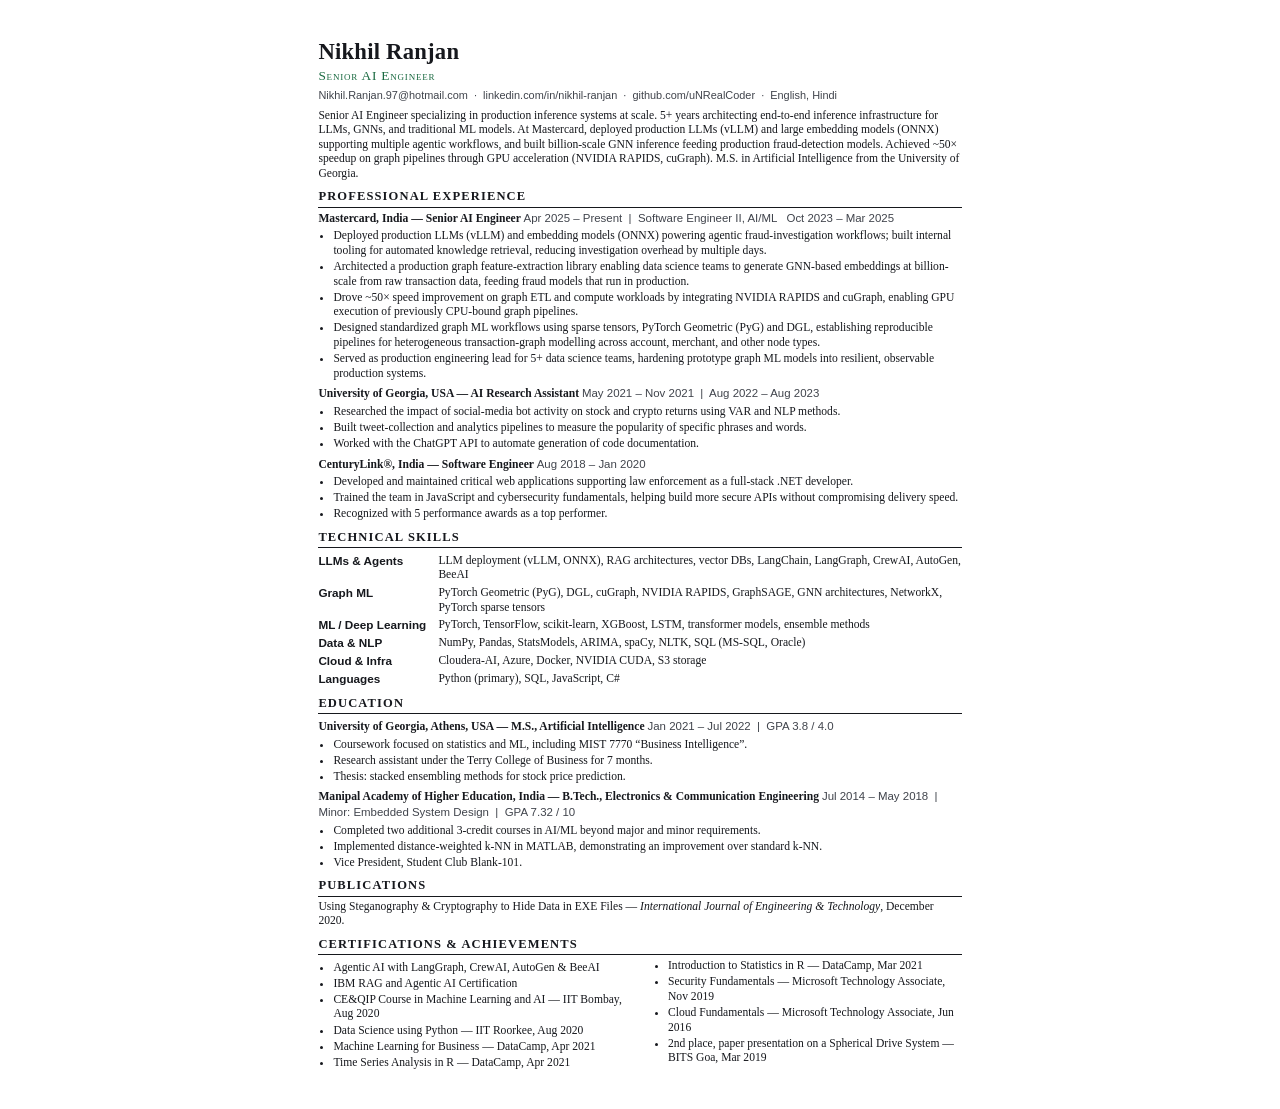
==== resume.html @ 8c86d0ed "Aug 2026 update" ====
<!DOCTYPE html>
<html lang="en">

<head>
    <meta charset="UTF-8">
    <meta name="viewport" content="width=device-width, initial-scale=1">
    <meta name="robots" content="noindex">
    <title>Nikhil Ranjan — Resume</title>
    <style>
        /* Print-first résumé. `Nikhil-Ranjan-Resume.pdf` is generated from this file:
           msedge --headless=new --no-pdf-header-footer --print-to-pdf=Nikhil-Ranjan-Resume.pdf resume.html
           Public copy: no phone number, no internal dollar figures. */

        :root {
            --ink: #16181d;
            --dim: #40444c;
            --rule: #c3c6cb;
            --accent: #1a6a41;
        }

        * {
            box-sizing: border-box;
        }

        html,
        body {
            margin: 0;
            padding: 0;
        }

        body {
            color: var(--ink);
            background: #fff;
            font-family: "Georgia", "Times New Roman", serif;
            font-size: 8.7pt;
            line-height: 1.26;
            -webkit-print-color-adjust: exact;
            print-color-adjust: exact;
        }

        .sheet {
            max-width: 7.5in;
            margin: 0 auto;
            padding: 0.4in;
        }

        @page {
            size: letter;
            margin: 0.4in;
        }

        @media print {
            .sheet {
                max-width: none;
                margin: 0;
                padding: 0;
            }
        }

        h1 {
            margin: 0;
            font-size: 17pt;
            letter-spacing: 0.01em;
        }

        .role {
            margin: 1px 0 0;
            font-size: 10pt;
            font-variant: small-caps;
            letter-spacing: 0.06em;
            color: var(--accent);
        }

        .contact {
            margin: 4px 0 0;
            font-family: "Segoe UI", Arial, sans-serif;
            font-size: 8.2pt;
            color: var(--dim);
        }

        .contact a {
            color: var(--dim);
            text-decoration: none;
        }

        .summary {
            margin: 6px 0 0;
        }

        h2 {
            margin: 8px 0 3px;
            padding-bottom: 1.5px;
            border-bottom: 1.5px solid var(--ink);
            font-size: 9.4pt;
            text-transform: uppercase;
            letter-spacing: 0.09em;
        }

        .job {
            margin-top: 5px;
        }

        .job:first-of-type {
            margin-top: 0;
        }

        .job__line {
            font-weight: bold;
        }

        .job__meta {
            font-family: "Segoe UI", Arial, sans-serif;
            font-size: 8.6pt;
            color: var(--dim);
            font-weight: normal;
        }

        ul {
            margin: 3px 0 0;
            padding-left: 15px;
        }

        li {
            margin: 1.5px 0;
        }

        .skills {
            width: 100%;
            border-collapse: collapse;
            margin-top: 4px;
        }

        .skills th {
            width: 1.25in;
            text-align: left;
            vertical-align: top;
            padding: 1.5px 10px 1.5px 0;
            font-family: "Segoe UI", Arial, sans-serif;
            font-size: 8.8pt;
        }

        .skills td {
            vertical-align: top;
            padding: 1.5px 0;
        }

        .edu {
            margin-top: 5px;
        }

        .edu:first-of-type {
            margin-top: 0;
        }

        .edu__line {
            font-weight: bold;
        }

        .edu__meta {
            font-family: "Segoe UI", Arial, sans-serif;
            font-size: 8.6pt;
            color: var(--dim);
            font-weight: normal;
        }

        .two-col {
            column-count: 2;
            column-gap: 26px;
            margin-top: 4px;
        }

        .two-col ul {
            margin: 0;
        }

        .two-col li {
            break-inside: avoid;
        }

        p {
            margin: 6px 0 0;
        }
    </style>
</head>

<body>
    <div class="sheet">
        <header>
            <h1>Nikhil Ranjan</h1>
            <p class="role">Senior AI Engineer</p>
            <p class="contact">
                <a href="mailto:Nikhil.Ranjan.97@hotmail.com">Nikhil.Ranjan.97@hotmail.com</a> &nbsp;·&nbsp;
                <a href="https://www.linkedin.com/in/nikhil-ranjan/">linkedin.com/in/nikhil-ranjan</a> &nbsp;·&nbsp;
                <a href="https://github.com/uNRealCoder">github.com/uNRealCoder</a> &nbsp;·&nbsp;
                English, Hindi
            </p>
        </header>

        <p class="summary">
            Senior AI Engineer specializing in production inference systems at scale. 5+ years architecting end-to-end
            inference infrastructure for LLMs, GNNs, and traditional ML models. At Mastercard, deployed production LLMs
            (vLLM) and large embedding models (ONNX) supporting multiple agentic workflows, and built billion-scale GNN
            inference feeding production fraud-detection models. Achieved ~50&times; speedup on graph pipelines through
            GPU acceleration (NVIDIA RAPIDS, cuGraph). M.S. in Artificial Intelligence from the University of Georgia.
        </p>

        <h2>Professional Experience</h2>

        <div class="job">
            <div class="job__line">Mastercard, India &mdash; Senior AI Engineer
                <span class="job__meta">Apr 2025 &ndash; Present &nbsp;|&nbsp; Software Engineer II, AI/ML &nbsp;
                    Oct 2023 &ndash; Mar 2025</span>
            </div>
            <ul>
                <li>Deployed production LLMs (vLLM) and embedding models (ONNX) powering agentic fraud-investigation
                    workflows; built internal tooling for automated knowledge retrieval, reducing investigation overhead
                    by multiple days.</li>
                <li>Architected a production graph feature-extraction library enabling data science teams to generate
                    GNN-based embeddings at billion-scale from raw transaction data, feeding fraud models that run in
                    production.</li>
                <li>Drove ~50&times; speed improvement on graph ETL and compute workloads by integrating NVIDIA RAPIDS
                    and cuGraph, enabling GPU execution of previously CPU-bound graph pipelines.</li>
                <li>Designed standardized graph ML workflows using sparse tensors, PyTorch Geometric (PyG) and DGL,
                    establishing reproducible pipelines for heterogeneous transaction-graph modelling across account,
                    merchant, and other node types.</li>
                <li>Served as production engineering lead for 5+ data science teams, hardening prototype graph ML models
                    into resilient, observable production systems.</li>
            </ul>
        </div>

        <div class="job">
            <div class="job__line">University of Georgia, USA &mdash; AI Research Assistant
                <span class="job__meta">May 2021 &ndash; Nov 2021 &nbsp;|&nbsp; Aug 2022 &ndash; Aug 2023</span>
            </div>
            <ul>
                <li>Researched the impact of social-media bot activity on stock and crypto returns using VAR and NLP
                    methods.</li>
                <li>Built tweet-collection and analytics pipelines to measure the popularity of specific phrases and
                    words.</li>
                <li>Worked with the ChatGPT API to automate generation of code documentation.</li>
            </ul>
        </div>

        <div class="job">
            <div class="job__line">CenturyLink&reg;, India &mdash; Software Engineer
                <span class="job__meta">Aug 2018 &ndash; Jan 2020</span>
            </div>
            <ul>
                <li>Developed and maintained critical web applications supporting law enforcement as a full-stack .NET
                    developer.</li>
                <li>Trained the team in JavaScript and cybersecurity fundamentals, helping build more secure APIs without
                    compromising delivery speed.</li>
                <li>Recognized with 5 performance awards as a top performer.</li>
            </ul>
        </div>

        <h2>Technical Skills</h2>
        <table class="skills">
            <tr>
                <th>LLMs &amp; Agents</th>
                <td>LLM deployment (vLLM, ONNX), RAG architectures, vector DBs, LangChain, LangGraph, CrewAI, AutoGen,
                    BeeAI</td>
            </tr>
            <tr>
                <th>Graph ML</th>
                <td>PyTorch Geometric (PyG), DGL, cuGraph, NVIDIA RAPIDS, GraphSAGE, GNN architectures, NetworkX, PyTorch
                    sparse tensors</td>
            </tr>
            <tr>
                <th>ML / Deep Learning</th>
                <td>PyTorch, TensorFlow, scikit-learn, XGBoost, LSTM, transformer models, ensemble methods</td>
            </tr>
            <tr>
                <th>Data &amp; NLP</th>
                <td>NumPy, Pandas, StatsModels, ARIMA, spaCy, NLTK, SQL (MS-SQL, Oracle)</td>
            </tr>
            <tr>
                <th>Cloud &amp; Infra</th>
                <td>Cloudera-AI, Azure, Docker, NVIDIA CUDA, S3 storage</td>
            </tr>
            <tr>
                <th>Languages</th>
                <td>Python (primary), SQL, JavaScript, C#</td>
            </tr>
        </table>

        <h2>Education</h2>
        <div class="edu">
            <div class="edu__line">University of Georgia, Athens, USA &mdash; M.S., Artificial Intelligence
                <span class="edu__meta">Jan 2021 &ndash; Jul 2022 &nbsp;|&nbsp; GPA 3.8 / 4.0</span>
            </div>
            <ul>
                <li>Coursework focused on statistics and ML, including MIST 7770 &ldquo;Business Intelligence&rdquo;.</li>
                <li>Research assistant under the Terry College of Business for 7 months.</li>
                <li>Thesis: stacked ensembling methods for stock price prediction.</li>
            </ul>
        </div>
        <div class="edu">
            <div class="edu__line">Manipal Academy of Higher Education, India &mdash; B.Tech., Electronics &amp;
                Communication Engineering
                <span class="edu__meta">Jul 2014 &ndash; May 2018 &nbsp;|&nbsp; Minor: Embedded System Design &nbsp;|&nbsp;
                    GPA 7.32 / 10</span>
            </div>
            <ul>
                <li>Completed two additional 3-credit courses in AI/ML beyond major and minor requirements.</li>
                <li>Implemented distance-weighted k-NN in MATLAB, demonstrating an improvement over standard k-NN.</li>
                <li>Vice President, Student Club Blank-101.</li>
            </ul>
        </div>

        <h2>Publications</h2>
        <p style="margin-top:2px">Using Steganography &amp; Cryptography to Hide Data in EXE Files &mdash;
            <em>International Journal of Engineering &amp; Technology</em>, December 2020.</p>

        <h2>Certifications &amp; Achievements</h2>
        <div class="two-col">
            <ul>
                <li>Agentic AI with LangGraph, CrewAI, AutoGen &amp; BeeAI</li>
                <li>IBM RAG and Agentic AI Certification</li>
                <li>CE&amp;QIP Course in Machine Learning and AI &mdash; IIT Bombay, Aug 2020</li>
                <li>Data Science using Python &mdash; IIT Roorkee, Aug 2020</li>
                <li>Machine Learning for Business &mdash; DataCamp, Apr 2021</li>
                <li>Time Series Analysis in R &mdash; DataCamp, Apr 2021</li>
                <li>Introduction to Statistics in R &mdash; DataCamp, Mar 2021</li>
                <li>Security Fundamentals &mdash; Microsoft Technology Associate, Nov 2019</li>
                <li>Cloud Fundamentals &mdash; Microsoft Technology Associate, Jun 2016</li>
                <li>2nd place, paper presentation on a Spherical Drive System &mdash; BITS Goa, Mar 2019</li>
            </ul>
        </div>
    </div>
</body>

</html>
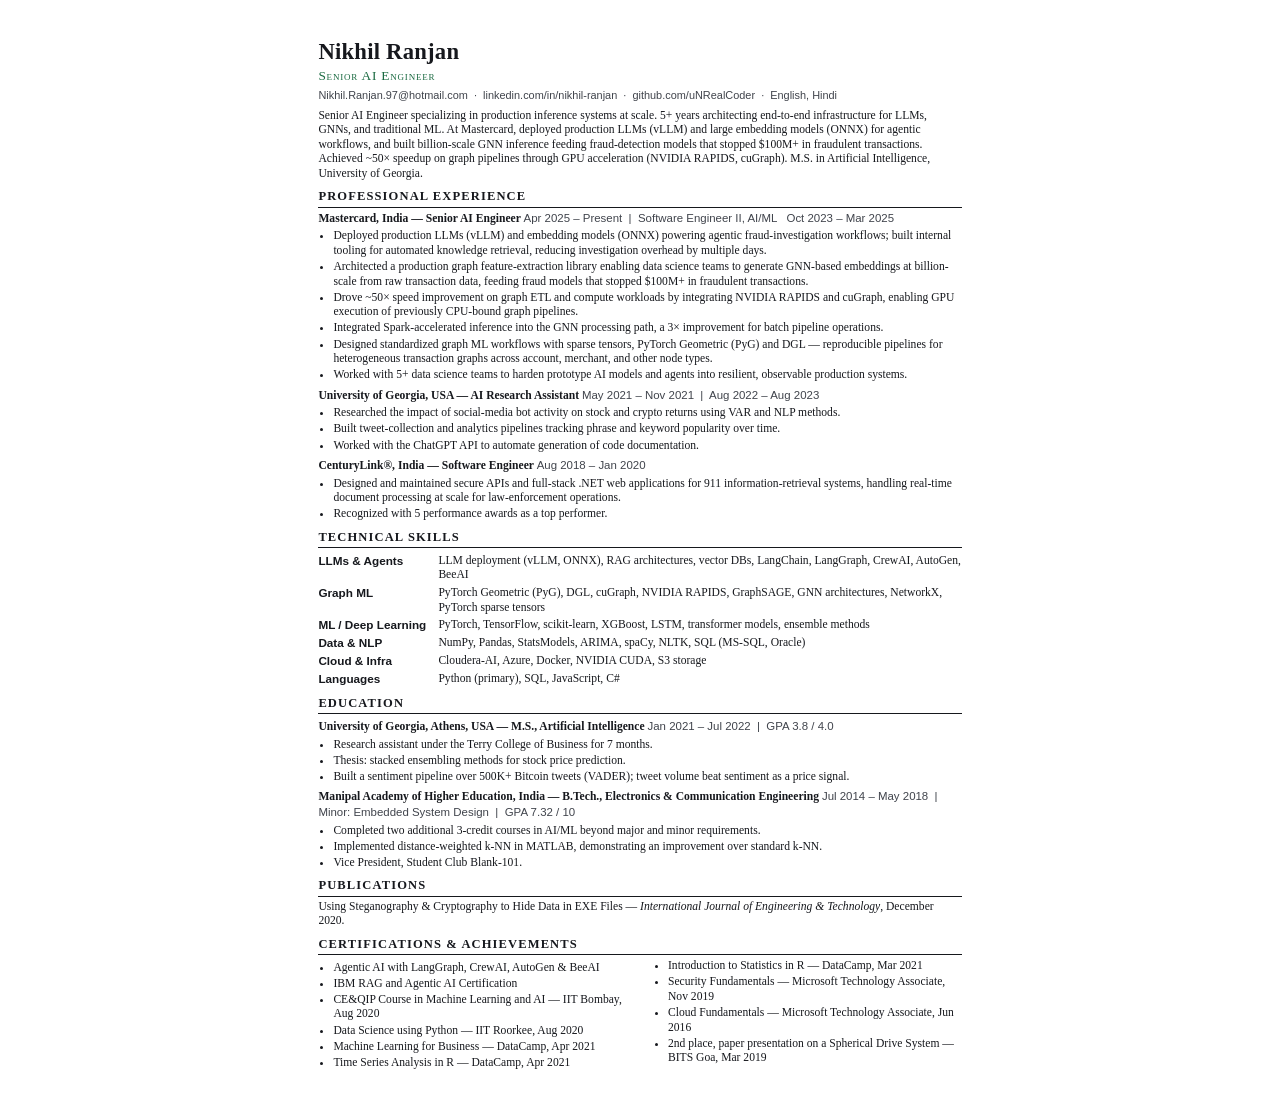
==== commit d725855f: "Fixed Aug Final" ====
--- a/resume.html
+++ b/resume.html
@@ -9,7 +9,7 @@
     <style>
         /* Print-first résumé. `Nikhil-Ranjan-Resume.pdf` is generated from this file:
            msedge --headless=new --no-pdf-header-footer --print-to-pdf=Nikhil-Ranjan-Resume.pdf resume.html
-           Public copy: no phone number, no internal dollar figures. */
+           Public copy: no phone number. */
 
         :root {
             --ink: #16181d;
@@ -198,10 +198,10 @@
 
         <p class="summary">
             Senior AI Engineer specializing in production inference systems at scale. 5+ years architecting end-to-end
-            inference infrastructure for LLMs, GNNs, and traditional ML models. At Mastercard, deployed production LLMs
-            (vLLM) and large embedding models (ONNX) supporting multiple agentic workflows, and built billion-scale GNN
-            inference feeding production fraud-detection models. Achieved ~50&times; speedup on graph pipelines through
-            GPU acceleration (NVIDIA RAPIDS, cuGraph). M.S. in Artificial Intelligence from the University of Georgia.
+            infrastructure for LLMs, GNNs, and traditional ML. At Mastercard, deployed production LLMs (vLLM) and large
+            embedding models (ONNX) for agentic workflows, and built billion-scale GNN inference feeding fraud-detection
+            models that stopped $100M+ in fraudulent transactions. Achieved ~50&times; speedup on graph pipelines through
+            GPU acceleration (NVIDIA RAPIDS, cuGraph). M.S. in Artificial Intelligence, University of Georgia.
         </p>
 
         <h2>Professional Experience</h2>
@@ -216,15 +216,17 @@
                     workflows; built internal tooling for automated knowledge retrieval, reducing investigation overhead
                     by multiple days.</li>
                 <li>Architected a production graph feature-extraction library enabling data science teams to generate
-                    GNN-based embeddings at billion-scale from raw transaction data, feeding fraud models that run in
-                    production.</li>
+                    GNN-based embeddings at billion-scale from raw transaction data, feeding fraud models that stopped
+                    $100M+ in fraudulent transactions.</li>
                 <li>Drove ~50&times; speed improvement on graph ETL and compute workloads by integrating NVIDIA RAPIDS
                     and cuGraph, enabling GPU execution of previously CPU-bound graph pipelines.</li>
-                <li>Designed standardized graph ML workflows using sparse tensors, PyTorch Geometric (PyG) and DGL,
-                    establishing reproducible pipelines for heterogeneous transaction-graph modelling across account,
-                    merchant, and other node types.</li>
-                <li>Served as production engineering lead for 5+ data science teams, hardening prototype graph ML models
-                    into resilient, observable production systems.</li>
+                <li>Integrated Spark-accelerated inference into the GNN processing path, a 3&times; improvement for batch
+                    pipeline operations.</li>
+                <li>Designed standardized graph ML workflows with sparse tensors, PyTorch Geometric (PyG) and DGL &mdash;
+                    reproducible pipelines for heterogeneous transaction graphs across account, merchant, and other node
+                    types.</li>
+                <li>Worked with 5+ data science teams to harden prototype AI models and agents into resilient, observable
+                    production systems.</li>
             </ul>
         </div>
 
@@ -235,8 +237,7 @@
             <ul>
                 <li>Researched the impact of social-media bot activity on stock and crypto returns using VAR and NLP
                     methods.</li>
-                <li>Built tweet-collection and analytics pipelines to measure the popularity of specific phrases and
-                    words.</li>
+                <li>Built tweet-collection and analytics pipelines tracking phrase and keyword popularity over time.</li>
                 <li>Worked with the ChatGPT API to automate generation of code documentation.</li>
             </ul>
         </div>
@@ -246,10 +247,8 @@
                 <span class="job__meta">Aug 2018 &ndash; Jan 2020</span>
             </div>
             <ul>
-                <li>Developed and maintained critical web applications supporting law enforcement as a full-stack .NET
-                    developer.</li>
-                <li>Trained the team in JavaScript and cybersecurity fundamentals, helping build more secure APIs without
-                    compromising delivery speed.</li>
+                <li>Designed and maintained secure APIs and full-stack .NET web applications for 911 information-retrieval
+                    systems, handling real-time document processing at scale for law-enforcement operations.</li>
                 <li>Recognized with 5 performance awards as a top performer.</li>
             </ul>
         </div>
@@ -290,9 +289,10 @@
                 <span class="edu__meta">Jan 2021 &ndash; Jul 2022 &nbsp;|&nbsp; GPA 3.8 / 4.0</span>
             </div>
             <ul>
-                <li>Coursework focused on statistics and ML, including MIST 7770 &ldquo;Business Intelligence&rdquo;.</li>
                 <li>Research assistant under the Terry College of Business for 7 months.</li>
                 <li>Thesis: stacked ensembling methods for stock price prediction.</li>
+                <li>Built a sentiment pipeline over 500K+ Bitcoin tweets (VADER); tweet volume beat sentiment as a price
+                    signal.</li>
             </ul>
         </div>
         <div class="edu">
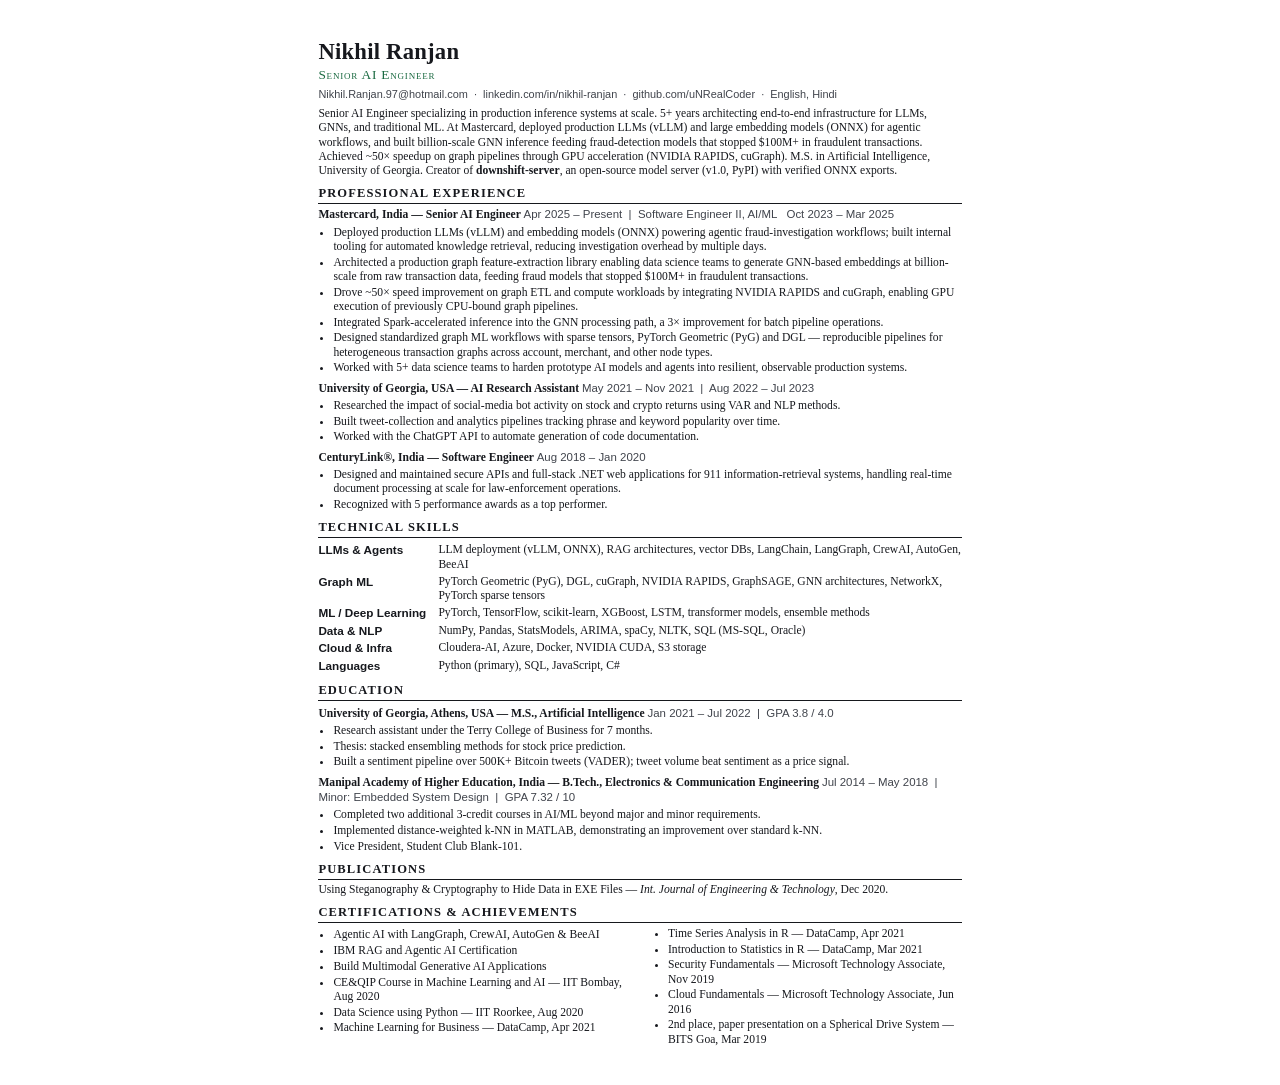
==== commit 8e70b1d1: "Add downshift-server project section and sync with LinkedIn - New Open source section for downshift-" ====
--- a/resume.html
+++ b/resume.html
@@ -33,7 +33,7 @@
             background: #fff;
             font-family: "Georgia", "Times New Roman", serif;
             font-size: 8.7pt;
-            line-height: 1.26;
+            line-height: 1.23;
             -webkit-print-color-adjust: exact;
             print-color-adjust: exact;
         }
@@ -201,7 +201,8 @@
             infrastructure for LLMs, GNNs, and traditional ML. At Mastercard, deployed production LLMs (vLLM) and large
             embedding models (ONNX) for agentic workflows, and built billion-scale GNN inference feeding fraud-detection
             models that stopped $100M+ in fraudulent transactions. Achieved ~50&times; speedup on graph pipelines through
-            GPU acceleration (NVIDIA RAPIDS, cuGraph). M.S. in Artificial Intelligence, University of Georgia.
+            GPU acceleration (NVIDIA RAPIDS, cuGraph). M.S. in Artificial Intelligence, University of Georgia. Creator of
+            <strong>downshift-server</strong>, an open-source model server (v1.0, PyPI) with verified ONNX exports.
         </p>
 
         <h2>Professional Experience</h2>
@@ -232,7 +233,7 @@
 
         <div class="job">
             <div class="job__line">University of Georgia, USA &mdash; AI Research Assistant
-                <span class="job__meta">May 2021 &ndash; Nov 2021 &nbsp;|&nbsp; Aug 2022 &ndash; Aug 2023</span>
+                <span class="job__meta">May 2021 &ndash; Nov 2021 &nbsp;|&nbsp; Aug 2022 &ndash; Jul 2023</span>
             </div>
             <ul>
                 <li>Researched the impact of social-media bot activity on stock and crypto returns using VAR and NLP
@@ -310,13 +311,14 @@
 
         <h2>Publications</h2>
         <p style="margin-top:2px">Using Steganography &amp; Cryptography to Hide Data in EXE Files &mdash;
-            <em>International Journal of Engineering &amp; Technology</em>, December 2020.</p>
+            <em>Int. Journal of Engineering &amp; Technology</em>, Dec 2020.</p>
 
         <h2>Certifications &amp; Achievements</h2>
         <div class="two-col">
             <ul>
                 <li>Agentic AI with LangGraph, CrewAI, AutoGen &amp; BeeAI</li>
                 <li>IBM RAG and Agentic AI Certification</li>
+                <li>Build Multimodal Generative AI Applications</li>
                 <li>CE&amp;QIP Course in Machine Learning and AI &mdash; IIT Bombay, Aug 2020</li>
                 <li>Data Science using Python &mdash; IIT Roorkee, Aug 2020</li>
                 <li>Machine Learning for Business &mdash; DataCamp, Apr 2021</li>
